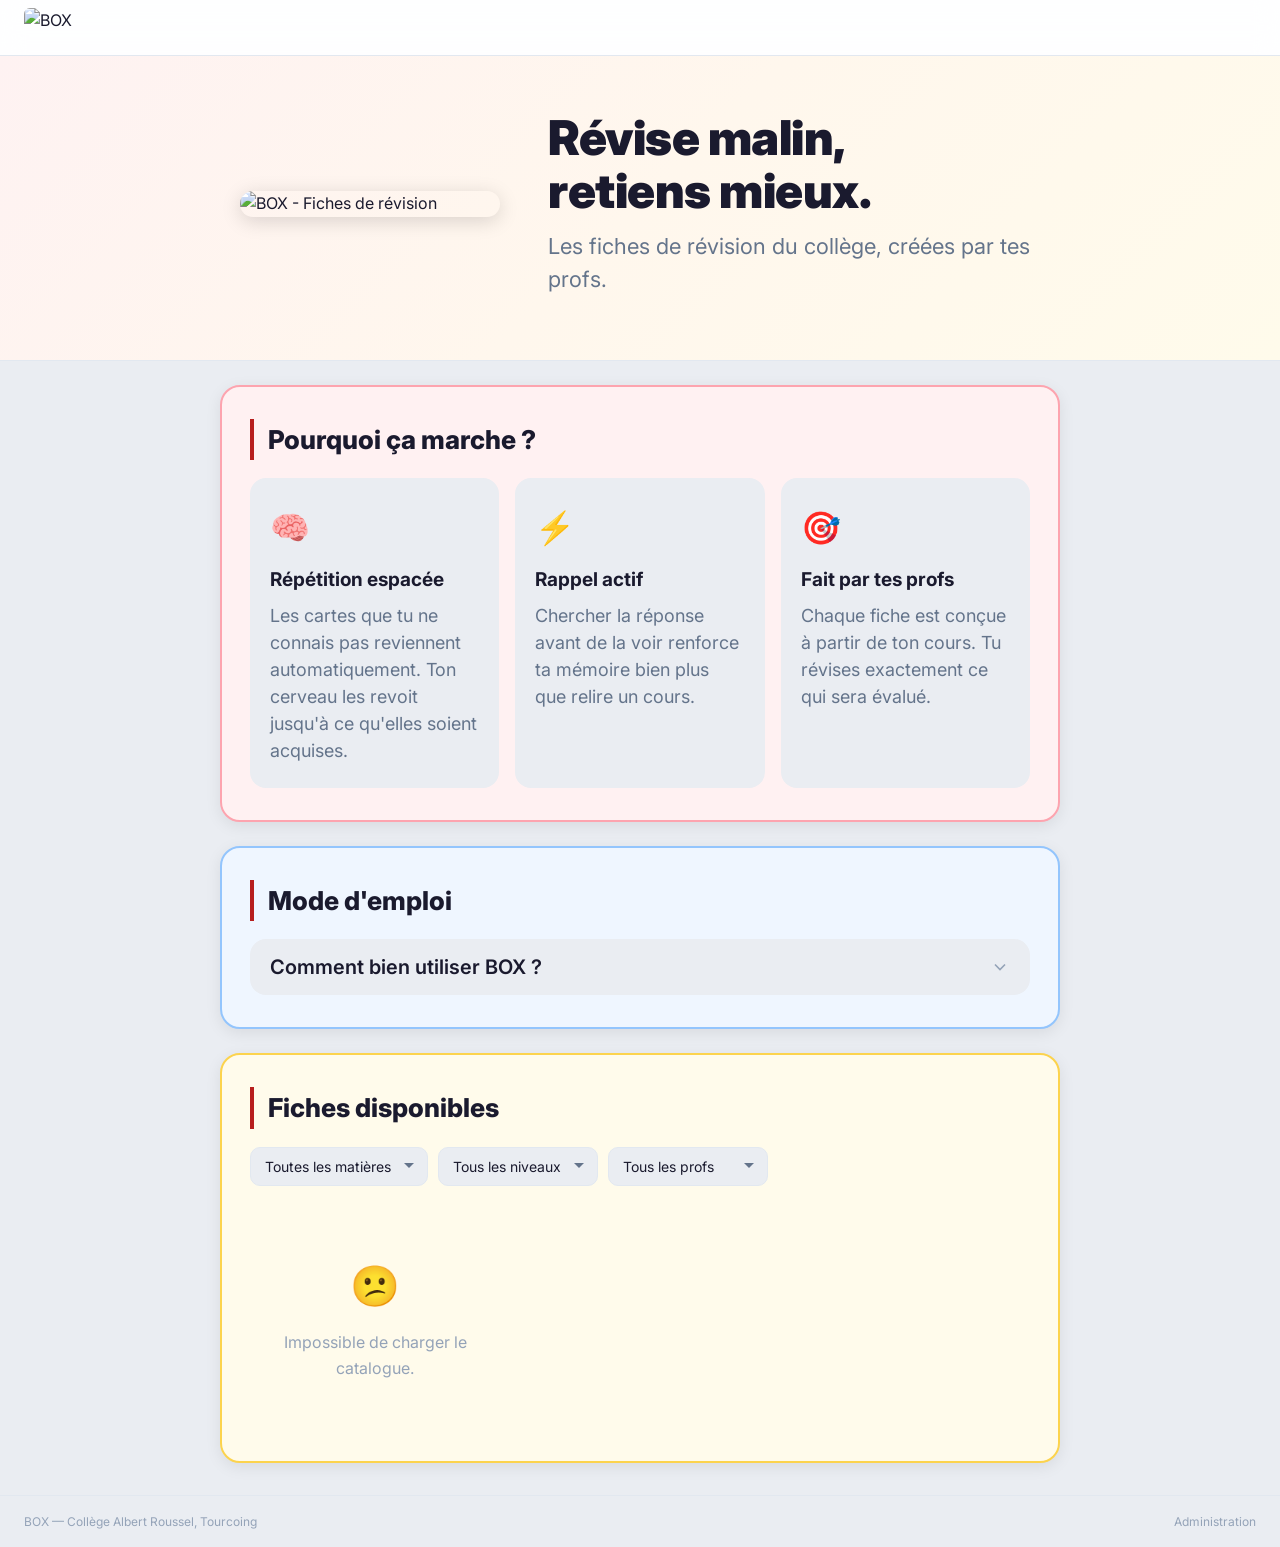
==== index.html @ b58aa549 "Integrer le logo BOX dans la navbar, le hero et l'ecran termine Remplace le logo Roussel par le nouv" ====
<!DOCTYPE html>
<html lang="fr">
<head>
  <meta charset="UTF-8">
  <meta name="viewport" content="width=device-width, initial-scale=1.0">
  <title>BOX - Fiches de r&eacute;vision | Coll&egrave;ge Albert Roussel</title>
  <link rel="preconnect" href="https://fonts.googleapis.com">
  <link href="https://fonts.googleapis.com/css2?family=Inter:wght@400;500;600;700;800;900&display=swap" rel="stylesheet">
  <link rel="stylesheet" href="css/style.css?v=21">
</head>
<body>

  <!-- Navbar -->
  <nav class="navbar">
    <div class="navbar__brand" onclick="App.goHome()">
      <img src="img/box-logo.png" alt="BOX" class="navbar__logo-img">
    </div>
    <div class="navbar__stats" id="navStats"></div>
  </nav>

  <!-- ===================== ECRAN MENU ===================== -->
  <div id="screenMenu" style="display:none">

    <!-- Hero -->
    <section class="hero">
      <div class="hero__content">
        <img src="img/box-logo.png" alt="BOX - Fiches de r&eacute;vision" class="hero__logo-box">
        <div class="hero__text">
          <h1 class="hero__title">R&eacute;vise malin,<br>retiens mieux.</h1>
          <p class="hero__subtitle">Les fiches de r&eacute;vision du coll&egrave;ge, cr&eacute;&eacute;es par tes profs.</p>
        </div>
      </div>
    </section>

    <!-- Avantages -->
    <section class="section-panel section-panel--rose">
      <h2 class="section-title">Pourquoi &ccedil;a marche ?</h2>
      <div class="method__grid">
        <div class="method__card">
          <div class="method__icon">&#129504;</div>
          <h3 class="method__title">R&eacute;p&eacute;tition espac&eacute;e</h3>
          <p class="method__desc">Les cartes que tu ne connais pas reviennent automatiquement. Ton cerveau les revoit jusqu'&agrave; ce qu'elles soient acquises.</p>
        </div>
        <div class="method__card">
          <div class="method__icon">&#9889;</div>
          <h3 class="method__title">Rappel actif</h3>
          <p class="method__desc">Chercher la r&eacute;ponse avant de la voir renforce ta m&eacute;moire bien plus que relire un cours.</p>
        </div>
        <div class="method__card">
          <div class="method__icon">&#127919;</div>
          <h3 class="method__title">Fait par tes profs</h3>
          <p class="method__desc">Chaque fiche est con&ccedil;ue &agrave; partir de ton cours. Tu r&eacute;vises exactement ce qui sera &eacute;valu&eacute;.</p>
        </div>
      </div>
    </section>

    <!-- Guide -->
    <section class="section-panel section-panel--blue">
      <h2 class="section-title">Mode d'emploi</h2>
      <button class="guide-toggle" onclick="App.toggleGuide()" id="guideToggle">
        <span>Comment bien utiliser BOX ?</span>
        <svg class="guide-toggle__arrow" viewBox="0 0 24 24" fill="none" stroke="currentColor" stroke-width="2"><polyline points="6 9 12 15 18 9"/></svg>
      </button>
      <div class="guide" id="guidePanel" style="display:none">
        <div class="guide__steps">
          <div class="guide__step">
            <div class="guide__number">1</div>
            <div>
              <strong>Choisis un jeu de fiches</strong>
              <p>S&eacute;lectionne la mati&egrave;re et le chapitre que tu veux r&eacute;viser ci-dessous.</p>
            </div>
          </div>
          <div class="guide__step">
            <div class="guide__number">2</div>
            <div>
              <strong>Lis la question, cherche la r&eacute;ponse dans ta t&ecirc;te</strong>
              <p>Ne retourne pas la carte tout de suite ! Prends quelques secondes pour r&eacute;fl&eacute;chir.</p>
            </div>
          </div>
          <div class="guide__step">
            <div class="guide__number">3</div>
            <div>
              <strong>Retourne la carte</strong>
              <p>Clique sur la carte pour voir la r&eacute;ponse. Compare avec ce que tu avais en t&ecirc;te.</p>
            </div>
          </div>
          <div class="guide__step">
            <div class="guide__number">4</div>
            <div>
              <strong>Sois honn&ecirc;te avec toi-m&ecirc;me</strong>
              <p>Clique <span style="color:#16a34a;font-weight:700">&#10003; Je savais</span> seulement si tu avais vraiment la bonne r&eacute;ponse. Sinon, clique <span style="color:#dc2626;font-weight:700">&#10007; Je ne savais pas</span> &mdash; la carte reviendra plus tard.</p>
            </div>
          </div>
          <div class="guide__step">
            <div class="guide__number">5</div>
            <div>
              <strong>Recommence les cartes rat&eacute;es</strong>
              <p>&Agrave; la fin, tu peux relancer uniquement les cartes que tu n'avais pas. C'est comme &ccedil;a que tu progresses vraiment.</p>
            </div>
          </div>
        </div>
        <div class="guide__tip">
          <strong>&#128161; Astuce :</strong> 10 minutes par jour avec BOX, c'est plus efficace que 2 heures la veille du contr&ocirc;le.
        </div>
      </div>
    </section>

    <!-- Catalogue -->
    <section class="section-panel section-panel--amber">
      <h2 class="section-title">Fiches disponibles</h2>
      <div class="filters">
        <select id="filterMatiere" onchange="App.applyFilters()"><option value="">Toutes les mati&egrave;res</option></select>
        <select id="filterNiveau" onchange="App.applyFilters()"><option value="">Tous les niveaux</option></select>
        <select id="filterProf" onchange="App.applyFilters()"><option value="">Tous les profs</option></select>
      </div>
      <div class="sets-grid" id="setsGrid">
        <div class="loading"><div class="loading__spinner"></div>Chargement...</div>
      </div>
    </section>

    <div style="height:32px"></div>
  </div>

  <!-- ===================== ECRAN REVISION ===================== -->
  <div id="screenReview" style="display:none">
    <div class="review-screen">

      <!-- Header -->
      <div class="review-header">
        <button class="review-back" onclick="App.goHome()">
          <svg width="20" height="20" viewBox="0 0 24 24" fill="none" stroke="currentColor" stroke-width="2"><path d="M15 18l-6-6 6-6"/></svg>
          Retour
        </button>
        <div class="review-meta" id="reviewMeta"></div>
        <div class="review-timer" id="reviewTimer">0:00</div>
      </div>

      <!-- Barre de progression -->
      <div class="progress-bar">
        <div class="progress-bar__fill" id="progressFill" style="width:0%"></div>
      </div>
      <div class="progress-info">
        <span class="progress-info__count" id="progressCount">0 / 0</span>
        <span class="progress-info__encourage" id="encourageText">C'est parti !</span>
        <span class="progress-info__scores">
          <span class="score-ok" id="liveScoreOk">0</span> ma&icirc;tris&eacute;
          &nbsp;&middot;&nbsp;
          <span class="score-ko" id="liveScoreKo">0</span> &agrave; revoir
        </span>
      </div>

      <!-- Zone principale : carte a gauche + logo a droite -->
      <div class="review-main">

        <!-- Colonne carte (a gauche) -->
        <div class="review-card-col">
          <div class="nlm-card" onclick="App.flipCard()">
            <div class="nlm-card__inner">
              <div class="nlm-card__front">
                <div class="nlm-card__badge">QUESTION</div>
                <div class="nlm-card__content">
                  <div class="nlm-card__text" id="cardQuestion"></div>
                </div>
                <div class="nlm-card__hint">&#9757; Clique pour voir la r&eacute;ponse</div>
              </div>
              <div class="nlm-card__back">
                <div class="nlm-card__badge nlm-card__badge--answer">R&Eacute;PONSE</div>
                <div class="nlm-card__content">
                  <div class="nlm-card__answer-text" id="cardAnswer"></div>
                </div>
              </div>
            </div>
          </div>

          <div class="nlm-notice" id="nlmNotice">
            Retourne la carte, puis indique si tu connaissais la r&eacute;ponse.
          </div>

          <div class="nlm-toolbar">
            <button class="nlm-btn nlm-btn--wrong" onclick="App.answer(false)">
              <svg width="28" height="28" viewBox="0 0 24 24" fill="none" stroke="currentColor" stroke-width="2.5"><path d="M18 6L6 18M6 6l12 12"/></svg>
              <span class="nlm-btn__label">Je ne savais pas</span>
            </button>
            <button class="nlm-btn nlm-btn--skip" onclick="App.skipCard()" title="Passer">
              <svg width="18" height="18" viewBox="0 0 24 24" fill="none" stroke="currentColor" stroke-width="2"><path d="M5 12h14M12 5l7 7-7 7"/></svg>
            </button>
            <button class="nlm-btn nlm-btn--right" onclick="App.answer(true)">
              <svg width="28" height="28" viewBox="0 0 24 24" fill="none" stroke="currentColor" stroke-width="2.5"><path d="M20 6L9 17l-5-5"/></svg>
              <span class="nlm-btn__label">Je savais</span>
            </button>
          </div>

          <div class="question-link" id="questionLink">
            <a href="#" onclick="App.openQuestionForm(); return false;">Je ne comprends pas cette fiche</a>
          </div>
          <div class="question-form" id="questionForm" style="display:none">
            <textarea id="questionText" rows="3" placeholder="Qu'est-ce que tu ne comprends pas ?"></textarea>
            <div class="question-form__actions">
              <button class="btn btn--ghost" onclick="App.closeQuestionForm()">Annuler</button>
              <button class="btn btn--primary" onclick="App.sendQuestion()">Envoyer</button>
            </div>
          </div>
        </div>

        <!-- Logo complet a droite (chemin&eacute;e + b&acirc;timent) -->
        <div class="review-logo" id="reviewChimney">
          <div class="review-logo__smoke" id="logoSmoke"></div>
          <svg class="review-logo__svg" viewBox="0 0 440 400" xmlns="http://www.w3.org/2000/svg">
            <defs>
              <pattern id="brickGhost" x="0" y="0" width="20" height="12" patternUnits="userSpaceOnUse">
                <rect width="20" height="12" fill="#d4a0a0"/>
                <line x1="0" y1="6" x2="20" y2="6" stroke="#c08080" stroke-width="1"/>
                <line x1="0" y1="0" x2="0" y2="6" stroke="#c08080" stroke-width="0.7"/>
                <line x1="10" y1="0" x2="10" y2="6" stroke="#c08080" stroke-width="0.7"/>
                <line x1="5" y1="6" x2="5" y2="12" stroke="#c08080" stroke-width="0.7"/>
                <line x1="15" y1="6" x2="15" y2="12" stroke="#c08080" stroke-width="0.7"/>
              </pattern>
            </defs>

            <!-- CHEMINEE fantome -->
            <path d="M48,8 L48,100 L28,108 L28,370 Q28,385 40,385 L80,385 Q92,385 92,370 L92,108 L72,100 L72,8 Z"
                  fill="url(#brickGhost)"/>
            <path d="M48,8 L48,100 L28,108 L28,370 Q28,385 40,385 L80,385 Q92,385 92,370 L92,108 L72,100 L72,8 Z"
                  fill="none" stroke="#b71e1d" stroke-width="2" opacity="0.5"/>
            <!-- Briques construites -->
            <g id="brickRows"></g>
            <!-- Courbes blanches -->
            <path d="M50,28 Q60,16 70,28" stroke="#fff" stroke-width="4" fill="none" stroke-linecap="round" opacity="0.85"/>
            <path d="M50,52 Q60,40 70,52" stroke="#fff" stroke-width="4" fill="none" stroke-linecap="round" opacity="0.85"/>
            <path d="M50,76 Q60,64 70,76" stroke="#fff" stroke-width="4" fill="none" stroke-linecap="round" opacity="0.85"/>
            <!-- "A." -->
            <text x="60" y="340" text-anchor="middle" font-family="Inter, sans-serif" font-size="52" font-weight="900" fill="#fff" opacity="0.9">A.</text>
            <!-- % -->
            <text id="svgPct" x="60" y="240" text-anchor="middle" font-family="Inter, sans-serif" font-size="24" font-weight="800" fill="#fff">0%</text>

            <!-- BATIMENT (partie droite du logo, accol&eacute;e) -->
            <path d="M92,255 L92,195 L180,172 L210,192 L290,172 L340,178 L410,195 L410,385 L92,385"
                  fill="none" stroke="#f3902d" stroke-width="3" stroke-linejoin="round"/>
            <!-- Barres verticales -->
            <rect x="120" y="240" width="10" height="28" fill="#f3902d" rx="1"/>
            <rect x="138" y="230" width="10" height="38" fill="#f3902d" rx="1"/>
            <rect x="156" y="220" width="10" height="48" fill="#f3902d" rx="1"/>
            <!-- Texte logo -->
            <text x="200" y="260" font-family="Inter, sans-serif" font-size="20" font-weight="500" fill="#f3902d" letter-spacing="1">Coll&egrave;ge</text>
            <text x="190" y="315" font-family="Inter, sans-serif" font-size="44" font-weight="800" fill="#f3902d">Roussel</text>
            <text x="270" y="370" text-anchor="middle" font-family="Inter, sans-serif" font-size="18" font-weight="500" fill="#f3902d" letter-spacing="2">Tourcoing</text>
          </svg>
        </div>
      </div>
    </div>
  </div>

  <!-- ===================== ECRAN TERMINE ===================== -->
  <div id="screenDone" style="display:none">
    <div class="done-screen">
      <!-- Logo avec fum&eacute;e conditionnelle -->
      <div class="done-logo">
        <div class="done-logo__smoke" id="doneSmoke"></div>
        <img src="img/box-logo.png" alt="BOX" class="done-logo__img">
      </div>

      <div class="done-result">
        <h2 class="done-result__title" id="doneTitle"></h2>
        <div class="done-result__score" id="doneScore">0 / 0</div>
        <div class="done-result__pct" id="donePct">0 %</div>
        <div class="done-result__time" id="doneTime"></div>
      </div>

      <div class="done-stats">
        <div class="done-stat done-stat--ok">
          <span class="done-stat__value" id="statRight">0</span>
          <span class="done-stat__label">Ma&icirc;tris&eacute;</span>
        </div>
        <div class="done-stats__sep"></div>
        <div class="done-stat done-stat--ko">
          <span class="done-stat__value" id="statWrong">0</span>
          <span class="done-stat__label">&Agrave; revoir</span>
        </div>
      </div>

      <div class="done-actions">
        <div class="done-actions__dropdown">
          <button class="btn btn--primary btn--lg done-actions__toggle" onclick="App.toggleRetryMenu()">
            S'entra&icirc;ner de nouveau &#9660;
          </button>
          <div class="done-actions__menu" id="retryMenu" style="display:none">
            <button onclick="App.restart()">Toutes les flashcards</button>
            <button onclick="App.restartWrongOnly()">Uniquement celles rat&eacute;es</button>
          </div>
        </div>
        <button class="btn btn--ghost btn--lg" onclick="App.goHome()">Retour au menu</button>
      </div>
    </div>
  </div>

  <!-- Ecrans admin/erreur -->
  <div id="screenDelete" style="display:none">
    <div class="admin-screen">
      <h2>Supprimer un jeu de fiches</h2>
      <div class="form-group"><label for="deleteId">Identifiant du jeu</label><input type="text" id="deleteId" placeholder="box_a1b2c3d4"></div>
      <div class="form-group"><label for="deleteCode">Code de suppression</label><input type="text" id="deleteCode" placeholder="SUP-XXXXXXXX"></div>
      <button class="btn btn--danger" onclick="App.deleteSet()">Supprimer</button>
      <div id="deleteResult"></div>
    </div>
  </div>
  <div id="screenError" style="display:none">
    <div class="error-screen"><div class="error-screen__icon">&#128533;</div><p id="errorMessage">Une erreur est survenue.</p><button class="btn btn--primary" onclick="App.goHome()">Retour au menu</button></div>
  </div>

  <div class="toast-container" id="toastContainer"></div>
  <footer class="footer"><span>BOX &mdash; Coll&egrave;ge Albert Roussel, Tourcoing</span><a href="#" onclick="App.showScreen('delete'); return false;">Administration</a></footer>

  <script src="js/config.js?v=21"></script>
  <script src="js/app.js?v=21"></script>
</body>
</html>
---- css/style.css ----
/* ============================================
   BOX - Fiches de revision
   College Albert Roussel, Tourcoing
   ============================================ */

@import url('https://fonts.googleapis.com/css2?family=Inter:wght@400;500;600;700;800;900&display=swap');

:root {
  --primary: #2563eb;
  --primary-light: #dbeafe;
  --primary-dark: #1d4ed8;
  --success: #16a34a;
  --success-light: #dcfce7;
  --danger: #dc2626;
  --danger-light: #fee2e2;
  --bg: #eaedf2;
  --card: #ffffff;
  --text: #1a1a2e;
  --text-secondary: #64748b;
  --text-muted: #94a3b8;
  --border: #e2e8f0;
  --shadow-sm: 0 1px 2px rgba(0,0,0,0.05);
  --shadow: 0 2px 8px rgba(0,0,0,0.07);
  --shadow-lg: 0 8px 24px rgba(0,0,0,0.1);
  --shadow-xl: 0 16px 48px rgba(0,0,0,0.12);
  --radius: 16px;
  --radius-sm: 10px;
  --radius-xs: 6px;
  --chimney-red: #b71e1d;
  --chimney-orange: #f3902d;
  --font: 'Inter', -apple-system, BlinkMacSystemFont, 'Segoe UI', sans-serif;
}

*, *::before, *::after { box-sizing: border-box; margin: 0; padding: 0; }

body {
  font-family: var(--font); background: var(--bg);
  color: var(--text); line-height: 1.6;
  min-height: 100vh; display: flex; flex-direction: column;
  -webkit-font-smoothing: antialiased;
}

a { color: var(--primary); text-decoration: none; }
a:hover { text-decoration: underline; }

/* =============================================
   NAVBAR
   ============================================= */
.navbar {
  background: rgba(255,255,255,0.95); backdrop-filter: blur(12px);
  border-bottom: 1px solid var(--border); padding: 0 24px;
  display: flex; align-items: center; justify-content: space-between;
  height: 56px; position: sticky; top: 0; z-index: 100;
}
.navbar__brand { display: flex; align-items: center; gap: 12px; cursor: pointer; }
.navbar__logo-img { height: 40px; width: auto; border-radius: 6px; }
.navbar__title { font-size: 22px; font-weight: 800; letter-spacing: 2px; color: var(--text); }
.navbar__stats { font-size: 13px; color: var(--text-muted); font-weight: 500; }

/* =============================================
   SECTION PANELS (encarts page menu)
   ============================================= */
.section-panel {
  max-width: 840px;
  margin: 0 auto;
  padding: 32px 28px;
  background: var(--card);
  border-radius: 20px;
  border: 2px solid var(--border);
  box-shadow: 0 4px 16px rgba(0,0,0,0.08);
  margin-top: 24px;
}
.section-title {
  font-size: 26px; font-weight: 800; color: var(--text);
  margin-bottom: 18px; padding-left: 14px;
  border-left: 4px solid var(--chimney-red);
}

/* Variantes pastel */
.section-panel--rose { background: #fff1f2; border-color: #fda4af; }
.section-panel--blue { background: #eff6ff; border-color: #93c5fd; }
.section-panel--amber { background: #fffbeb; border-color: #fcd34d; }

/* =============================================
   HERO
   ============================================= */
.hero {
  background: linear-gradient(135deg, #fef2f2 0%, #fff7ed 50%, #fffbeb 100%);
  border-bottom: 1px solid var(--border); padding: 56px 24px 64px;
}
.hero__content {
  max-width: 800px; margin: 0 auto;
  display: flex; align-items: center; gap: 48px;
}
.hero__logo-img { width: 220px; height: auto; flex-shrink: 0; }
.hero__logo-box { width: 260px; height: auto; flex-shrink: 0; border-radius: 16px; box-shadow: 0 4px 20px rgba(0,0,0,0.15); }
.hero__title { font-size: 48px; font-weight: 900; line-height: 1.1; letter-spacing: -0.5px; }
.hero__subtitle { font-size: 22px; color: var(--text-secondary); margin-top: 12px; line-height: 1.5; }

/* =============================================
   METHODE
   ============================================= */
.method__grid { display: grid; grid-template-columns: repeat(3, 1fr); gap: 16px; }
.method__card {
  background: var(--bg); border-radius: var(--radius);
  padding: 24px 20px; transition: box-shadow 0.2s, transform 0.2s;
}
.method__card:hover { box-shadow: var(--shadow); transform: translateY(-2px); }
.method__icon { font-size: 32px; margin-bottom: 12px; }
.method__title { font-size: 19px; font-weight: 700; margin-bottom: 6px; }
.method__desc { font-size: 18px; color: var(--text-secondary); line-height: 1.5; }

/* =============================================
   GUIDE
   ============================================= */
.guide-toggle {
  width: 100%; display: flex; align-items: center;
  justify-content: space-between; padding: 16px 20px;
  background: var(--bg); border: none;
  border-radius: var(--radius); font-size: 20px;
  font-weight: 600; color: var(--text); cursor: pointer;
  font-family: var(--font); transition: background 0.15s;
}
.guide-toggle:hover { background: #e8ecf1; }
.guide-toggle__arrow { width: 20px; height: 20px; color: var(--text-muted); transition: transform 0.3s; }
.guide-toggle.open .guide-toggle__arrow { transform: rotate(180deg); }

.guide {
  background: var(--bg); border-radius: 0 0 var(--radius) var(--radius);
  padding: 8px 20px 24px; animation: slideDown 0.3s ease;
  margin-top: -8px;
}
@keyframes slideDown {
  from { opacity: 0; transform: translateY(-8px); }
  to { opacity: 1; transform: translateY(0); }
}
.guide__steps { display: flex; flex-direction: column; gap: 16px; margin-top: 12px; }
.guide__step { display: flex; gap: 14px; align-items: flex-start; }
.guide__number {
  width: 28px; height: 28px; border-radius: 50%;
  background: var(--chimney-red); color: #fff;
  font-size: 14px; font-weight: 700;
  display: flex; align-items: center; justify-content: center;
  flex-shrink: 0; margin-top: 1px;
}
.guide__step strong { font-size: 19px; display: block; margin-bottom: 2px; }
.guide__step p { font-size: 18px; color: var(--text-secondary); line-height: 1.45; }
.guide__tip {
  margin-top: 20px; padding: 14px 16px;
  background: #fffbeb; border-radius: var(--radius-sm);
  border-left: 3px solid #f59e0b;
  font-size: 18px; color: #92400e; line-height: 1.5;
}

/* =============================================
   CATALOGUE
   ============================================= */
.filters { display: flex; gap: 10px; margin-bottom: 20px; flex-wrap: wrap; }
.filters select {
  padding: 10px 36px 10px 14px; border-radius: var(--radius-sm);
  border: 1px solid var(--border); background: var(--bg);
  font-size: 14px; font-family: var(--font); color: var(--text);
  cursor: pointer; appearance: none;
  background-image: url("data:image/svg+xml;charset=UTF-8,%3csvg xmlns='http://www.w3.org/2000/svg' width='12' height='12' viewBox='0 0 12 12'%3e%3cpath fill='%2364748b' d='M6 8L1 3h10z'/%3e%3c/svg%3e");
  background-repeat: no-repeat; background-position: right 12px center;
  min-width: 160px;
}
.filters select:focus { outline: none; border-color: var(--primary); box-shadow: 0 0 0 3px var(--primary-light); }

.sets-grid { display: grid; grid-template-columns: repeat(auto-fill, minmax(240px, 1fr)); gap: 14px; }
.set-card {
  background: var(--bg); border-radius: var(--radius);
  padding: 18px 20px; cursor: pointer; transition: all 0.2s;
  display: flex; flex-direction: column; gap: 10px;
  border-left: 4px solid var(--primary);
}
.set-card:hover { box-shadow: var(--shadow-lg); transform: translateY(-3px); background: var(--card); }
.set-card__header { display: flex; justify-content: space-between; align-items: flex-start; gap: 8px; }
.set-card__notion { font-size: 16px; font-weight: 700; line-height: 1.3; flex: 1; }
.set-card__count { background: var(--card); color: var(--text-secondary); font-size: 12px; font-weight: 600; padding: 3px 10px; border-radius: 20px; white-space: nowrap; }
.set-card__meta { display: flex; gap: 8px; align-items: center; flex-wrap: wrap; }
.set-card__prof-inline { font-weight: 500; color: var(--text-muted); font-size: 13px; }
.set-card__date { font-size: 12px; color: var(--text-muted); margin-left: auto; }
.badge-matiere { display: inline-block; padding: 2px 10px; border-radius: 20px; font-size: 12px; font-weight: 600; white-space: nowrap; }
.set-card__progress { height: 3px; background: var(--border); border-radius: 2px; overflow: hidden; }
.set-card__progress-fill { height: 100%; background: var(--success); border-radius: 2px; transition: width 0.3s; }

/* =============================================
   ECRAN REVISION
   ============================================= */
.review-screen {
  display: flex; flex-direction: column; align-items: center;
  min-height: calc(100vh - 56px); padding: 0 24px 32px;
  max-width: 960px; margin: 0 auto; width: 100%;
}

.review-header {
  width: 100%; display: flex; align-items: center;
  justify-content: space-between; padding: 12px 0;
}
.review-back {
  display: flex; align-items: center; gap: 4px;
  background: none; border: none; color: var(--text-secondary);
  font-family: var(--font); font-size: 14px; font-weight: 500;
  cursor: pointer; padding: 6px 0;
}
.review-back:hover { color: var(--text); }
.review-meta { font-size: 18px; font-weight: 700; color: var(--text); }
.review-timer {
  font-size: 16px; font-weight: 600; color: var(--text-muted);
  font-variant-numeric: tabular-nums;
}

/* Barre de progression */
.progress-bar {
  width: 100%; height: 8px; background: #dce0e6;
  border-radius: 4px; overflow: hidden; margin-bottom: 6px;
}
.progress-bar__fill {
  height: 100%;
  background: linear-gradient(90deg, var(--chimney-red), var(--chimney-orange));
  border-radius: 4px; transition: width 0.5s ease;
}
.progress-info {
  width: 100%; display: flex; justify-content: space-between;
  align-items: center; margin-bottom: 20px; font-size: 16px; font-weight: 500;
}
.progress-info__count { color: var(--text); font-weight: 700; font-size: 18px; }
.progress-info__encourage { color: var(--chimney-red); font-weight: 700; font-size: 20px; }
.progress-info__scores { color: var(--text-muted); font-size: 15px; }
.score-ok { color: var(--success); font-weight: 700; }
.score-ko { color: var(--danger); font-weight: 700; }

/* Layout principal : carte a gauche, cheminee a droite */
.review-main { display: flex; align-items: flex-start; gap: 32px; width: 100%; }

/* Logo complet a droite (cheminee + batiment) */
.review-logo {
  position: relative; width: 340px; flex-shrink: 0;
  position: sticky; top: 80px;
  order: 2;
}
.review-card-col { order: 1; }
.review-logo__svg { width: 100%; height: auto; overflow: visible; }
.review-logo__smoke {
  position: absolute; top: -40px; left: 4%;
  width: 120px; height: 100px;
  pointer-events: none; opacity: 0;
  transition: opacity 0.8s; z-index: 10; overflow: visible;
}
.review-logo__smoke.active { opacity: 1; }

/* Ancien sélecteur conservé pour compat */
.review-chimney {
  position: relative; width: 140px; flex-shrink: 0;
  position: sticky; top: 80px;
  order: 2;
}
.review-chimney__svg { width: 100%; height: auto; overflow: visible; }
.review-chimney__smoke {
  position: absolute; top: -40px; left: 50%;
  transform: translateX(-50%);
  width: 120px; height: 100px;
  pointer-events: none; opacity: 0;
  transition: opacity 0.8s; z-index: 10; overflow: visible;
}
.review-chimney__smoke.active { opacity: 1; }

/* Briques animees dans le SVG */
.brick-row {
  animation: brickAppear 0.4s ease-out forwards;
}
@keyframes brickAppear {
  from { opacity: 0; transform: translateY(4px); }
  to { opacity: 1; transform: translateY(0); }
}

/* Colonne carte */
.review-card-col {
  flex: 1; display: flex; flex-direction: column;
  align-items: center; min-width: 0;
}

/* Carte flash 3D */
.nlm-card {
  width: 100%; min-height: 360px;
  perspective: 1200px; cursor: pointer;
  margin-bottom: 16px; user-select: none;
}
.nlm-card__inner {
  position: relative; width: 100%; min-height: 360px;
  transition: transform 0.5s cubic-bezier(0.4, 0, 0.2, 1);
  transform-style: preserve-3d;
}
.nlm-card.flipped .nlm-card__inner { transform: rotateY(180deg); }

.nlm-card__front,
.nlm-card__back {
  position: absolute; top: 0; left: 0;
  width: 100%; min-height: 360px;
  backface-visibility: hidden; -webkit-backface-visibility: hidden;
  border-radius: 20px; display: flex; flex-direction: column; overflow: hidden;
}
.nlm-card__front {
  background: linear-gradient(145deg, #1e293b, #334155);
  color: #fff; box-shadow: var(--shadow-xl);
}
.nlm-card__back {
  background: linear-gradient(145deg, #0f172a, #1e293b);
  color: #fff; transform: rotateY(180deg); box-shadow: var(--shadow-xl);
}

.nlm-card__badge {
  display: inline-block; padding: 10px 24px;
  font-size: 12px; font-weight: 700; letter-spacing: 1.5px;
  color: rgba(255,255,255,0.35); text-transform: uppercase;
}
.nlm-card__badge--answer { color: rgba(255,255,255,0.25); }
.nlm-card__content {
  flex: 1; display: flex; align-items: center; justify-content: center;
  padding: 20px 36px 28px;
}
.nlm-card__text { font-size: 28px; font-weight: 600; line-height: 1.5; text-align: center; }
.nlm-card__answer-text { font-size: 24px; line-height: 1.6; color: rgba(255,255,255,0.92); text-align: center; }
.nlm-card__hint {
  text-align: center; padding: 18px;
  color: rgba(255,255,255,0.3); font-size: 16px;
  border-top: 1px solid rgba(255,255,255,0.06);
  transition: color 0.2s;
}
.nlm-card:hover .nlm-card__hint { color: rgba(255,255,255,0.6); }

/* Notice */
.nlm-notice { font-size: 16px; color: var(--text-muted); text-align: center; margin-bottom: 16px; transition: opacity 0.8s; }

/* Toolbar boutons */
.nlm-toolbar { display: flex; gap: 24px; align-items: center; justify-content: center; margin-bottom: 24px; }

.nlm-btn {
  border-radius: 50%; border: 2px solid;
  display: flex; align-items: center; justify-content: center;
  cursor: pointer; transition: all 0.2s; position: relative;
}
.nlm-btn--wrong {
  width: 80px; height: 80px;
  border-color: var(--danger); background: var(--danger-light);
  color: var(--danger); box-shadow: 0 3px 12px rgba(220,38,38,0.2);
}
.nlm-btn--wrong:hover {
  background: #fca5a5; box-shadow: 0 6px 20px rgba(220,38,38,0.3);
  transform: scale(1.12);
}
.nlm-btn--right {
  width: 80px; height: 80px;
  border-color: var(--success); background: var(--success-light);
  color: var(--success); box-shadow: 0 3px 12px rgba(22,163,106,0.2);
}
.nlm-btn--right:hover {
  background: #86efac; box-shadow: 0 6px 20px rgba(22,163,106,0.3);
  transform: scale(1.12);
}
.nlm-btn--skip {
  width: 44px; height: 44px;
  border-color: var(--border); background: var(--card);
  color: var(--text-muted); box-shadow: var(--shadow-sm);
}
.nlm-btn--skip:hover { border-color: var(--text-muted); color: var(--text-secondary); background: var(--bg); }

.nlm-btn__label {
  position: absolute; bottom: -28px; left: 50%;
  transform: translateX(-50%); font-size: 14px; font-weight: 600;
  white-space: nowrap; opacity: 0; transition: opacity 0.2s;
}
.nlm-btn:hover .nlm-btn__label { opacity: 1; }
.nlm-btn--wrong .nlm-btn__label { color: var(--danger); }
.nlm-btn--right .nlm-btn__label { color: var(--success); }

/* Question prof */
.question-link { text-align: center; margin-top: 8px; margin-bottom: 16px; }
.question-link a { font-size: 15px; color: var(--text-muted); }
.question-link a:hover { color: var(--primary); }
.question-form {
  width: 100%; background: var(--card); border: 1px solid var(--border);
  border-radius: var(--radius); padding: 16px; margin-bottom: 16px;
}
.question-form textarea {
  width: 100%; padding: 12px; border: 1px solid var(--border);
  border-radius: var(--radius-xs); font-size: 14px; font-family: var(--font);
  resize: vertical; margin-bottom: 10px;
}
.question-form textarea:focus { outline: none; border-color: var(--primary); box-shadow: 0 0 0 3px var(--primary-light); }
.question-form__actions { display: flex; gap: 8px; justify-content: flex-end; }

/* =============================================
   ECRAN TERMINE
   ============================================= */
.done-screen {
  text-align: center; padding: 24px 24px 64px;
  max-width: 520px; margin: 0 auto;
}
.done-logo {
  position: relative; width: 200px;
  margin: 0 auto 24px; overflow: visible;
}
.done-logo__smoke {
  position: absolute; top: -30px; left: 10%;
  width: 80px; height: 80px; pointer-events: none;
  opacity: 0; transition: opacity 0.8s; z-index: 10; overflow: visible;
}
.done-logo__smoke.active { opacity: 1; }

/* Fumee SPECTACULAIRE (bleu sombre) */
.smoke-particle {
  position: absolute;
  background: radial-gradient(circle, rgba(30,64,120,0.9) 0%, rgba(50,100,160,0.5) 40%, transparent 70%);
  border-radius: 50%;
}
.smoke-particle--big { animation: smokeRiseBig 4s ease-out infinite; }
.smoke-particle--med { animation: smokeRiseMed 3.5s ease-out infinite; }
.smoke-particle--sm { animation: smokeRiseSm 3s ease-out infinite; }

@keyframes smokeRiseBig {
  0% { transform: translateY(0) scale(0.3); opacity: 0.9; }
  30% { opacity: 0.6; }
  100% { transform: translateY(-120px) scale(3) translateX(20px); opacity: 0; }
}
@keyframes smokeRiseMed {
  0% { transform: translateY(0) scale(0.4); opacity: 0.8; }
  35% { opacity: 0.5; }
  100% { transform: translateY(-100px) scale(2.5) translateX(-15px); opacity: 0; }
}
@keyframes smokeRiseSm {
  0% { transform: translateY(0) scale(0.5); opacity: 0.7; }
  40% { opacity: 0.4; }
  100% { transform: translateY(-80px) scale(2) translateX(10px); opacity: 0; }
}

@keyframes fadeIn { from { opacity: 0; } to { opacity: 1; } }

.done-logo__img {
  width: 180px; height: auto; display: block; margin: 0 auto;
}

.done-result { margin-bottom: 24px; }
.done-result__title { font-size: 30px; font-weight: 800; margin-bottom: 8px; }
.done-result__score { font-size: 52px; font-weight: 900; letter-spacing: -1px; }
.done-result__pct { font-size: 24px; font-weight: 700; color: var(--text-secondary); }
.done-result__time { font-size: 14px; color: var(--text-muted); margin-top: 4px; }

.done-stats {
  display: inline-flex; align-items: center; gap: 28px;
  background: var(--card); border: 1px solid var(--border);
  border-radius: var(--radius); padding: 16px 32px; margin-bottom: 32px;
}
.done-stat { display: flex; align-items: baseline; gap: 8px; }
.done-stat__value { font-size: 32px; font-weight: 800; }
.done-stat--ok .done-stat__value { color: var(--success); }
.done-stat--ko .done-stat__value { color: var(--text-secondary); }
.done-stat__label { font-size: 15px; font-weight: 600; color: var(--text-muted); }
.done-stat--ok .done-stat__label { color: var(--success); }
.done-stats__sep { width: 1px; height: 28px; background: var(--border); }

.done-actions { display: flex; flex-direction: column; gap: 12px; align-items: center; }
.done-actions__dropdown { position: relative; }
.done-actions__toggle { min-width: 280px; }
.done-actions__menu {
  position: absolute; bottom: 100%; left: 0; right: 0;
  background: var(--card); border: 1px solid var(--border);
  border-radius: var(--radius-sm); overflow: hidden;
  box-shadow: var(--shadow-lg); margin-bottom: 4px; z-index: 10;
}
.done-actions__menu button {
  display: block; width: 100%; padding: 14px 16px;
  border: none; background: none; color: var(--text);
  font-size: 14px; font-family: var(--font);
  text-align: left; cursor: pointer; transition: background 0.15s;
}
.done-actions__menu button:hover { background: var(--bg); }
.done-actions__menu button + button { border-top: 1px solid var(--border); }

/* =============================================
   BOUTONS GENERIQUES
   ============================================= */
.btn {
  padding: 12px 24px; border-radius: var(--radius-sm);
  font-size: 15px; font-weight: 600; font-family: var(--font);
  border: none; cursor: pointer; transition: all 0.15s;
  display: inline-flex; align-items: center; gap: 8px; justify-content: center;
}
.btn--lg { padding: 14px 28px; font-size: 16px; }
.btn--primary { background: var(--primary); color: white; }
.btn--primary:hover { background: var(--primary-dark); box-shadow: var(--shadow); }
.btn--danger { background: var(--danger); color: white; }
.btn--danger:hover { background: #b91c1c; }
.btn--ghost { background: transparent; color: var(--text-secondary); border: 1px solid var(--border); }
.btn--ghost:hover { background: var(--card); color: var(--text); }

/* =============================================
   ADMIN / ERREUR / GENERIQUES
   ============================================= */
.admin-screen {
  max-width: 420px; margin: 48px auto; padding: 32px;
  background: var(--card); border: 1px solid var(--border); border-radius: var(--radius);
}
.admin-screen h2 { font-size: 18px; font-weight: 700; margin-bottom: 20px; }
.form-group { margin-bottom: 14px; }
.form-group label { display: block; font-size: 13px; font-weight: 600; color: var(--text-secondary); margin-bottom: 4px; }
.form-group input {
  width: 100%; padding: 10px 14px; border: 1px solid var(--border);
  border-radius: var(--radius-xs); font-size: 14px; font-family: var(--font);
}
.form-group input:focus { outline: none; border-color: var(--primary); box-shadow: 0 0 0 3px var(--primary-light); }

.error-screen { text-align: center; padding: 80px 24px; color: var(--text-muted); }
.error-screen__icon { font-size: 48px; margin-bottom: 16px; }
.error-screen p { font-size: 16px; margin-bottom: 20px; }

.loading { text-align: center; padding: 48px 20px; color: var(--text-muted); font-size: 14px; }
.loading__spinner {
  width: 32px; height: 32px; border: 3px solid var(--border);
  border-top-color: var(--primary); border-radius: 50%;
  animation: spin 0.8s linear infinite; margin: 0 auto 12px;
}
@keyframes spin { to { transform: rotate(360deg); } }
.empty-state { text-align: center; padding: 48px 20px; color: var(--text-muted); }
.empty-state__icon { font-size: 40px; margin-bottom: 12px; }

.toast-container {
  position: fixed; bottom: 24px; right: 24px;
  z-index: 1000; display: flex; flex-direction: column; gap: 8px;
}
.toast {
  background: var(--card); border-radius: var(--radius-sm);
  box-shadow: var(--shadow-lg); padding: 12px 20px;
  font-size: 14px; font-family: var(--font);
  border-left: 3px solid var(--success);
  animation: slideIn 0.3s ease; max-width: 320px;
}
.toast--error { border-left-color: var(--danger); }
@keyframes slideIn { from { transform: translateX(100%); opacity: 0; } to { transform: translateX(0); opacity: 1; } }

.footer {
  padding: 16px 24px; font-size: 12px; color: var(--text-muted);
  border-top: 1px solid var(--border);
  display: flex; justify-content: space-between; margin-top: auto;
}
.footer a { color: var(--text-muted); font-size: 12px; }

/* =============================================
   RESPONSIVE
   ============================================= */
@media (max-width: 768px) {
  .hero { padding: 32px 20px 40px; }
  .hero__content { flex-direction: column; text-align: center; gap: 20px; }
  .hero__logo-img { width: 180px; }
  .hero__logo-box { width: 200px; }
  .hero__title { font-size: 28px; }
  .section-panel { margin: 16px 12px 0; padding: 24px 20px; border-radius: 16px; }
  .method__grid { grid-template-columns: 1fr; gap: 12px; }
  .filters { flex-direction: column; }
  .filters select { width: 100%; min-width: 0; }
  .sets-grid { grid-template-columns: 1fr; gap: 10px; }

  .review-main { flex-direction: column; align-items: center; gap: 12px; }
  .review-logo { width: 240px; position: static; }
  .review-chimney { width: 80px; position: static; }
  .review-screen { padding: 0 16px 24px; }
  .nlm-card { min-height: 280px; }
  .nlm-card__inner { min-height: 280px; }
  .nlm-card__front, .nlm-card__back { min-height: 280px; }
  .nlm-card__text { font-size: 20px; }
  .nlm-card__answer-text { font-size: 17px; }
  .nlm-btn--wrong, .nlm-btn--right { width: 68px; height: 68px; }

  .done-logo { width: 280px; }
  .done-result__score { font-size: 40px; }
  .done-stats { gap: 20px; padding: 14px 24px; }
  .done-stat__value { font-size: 26px; }
}

@media (max-width: 480px) {
  .navbar { padding: 0 12px; height: 48px; }
  .navbar__logo-img { height: 28px; }
  .navbar__title { font-size: 16px; }
  .hero__title { font-size: 24px; }
  .hero__logo-img { width: 140px; }
  .hero__logo-box { width: 160px; }
  .section-title { font-size: 18px; }
}
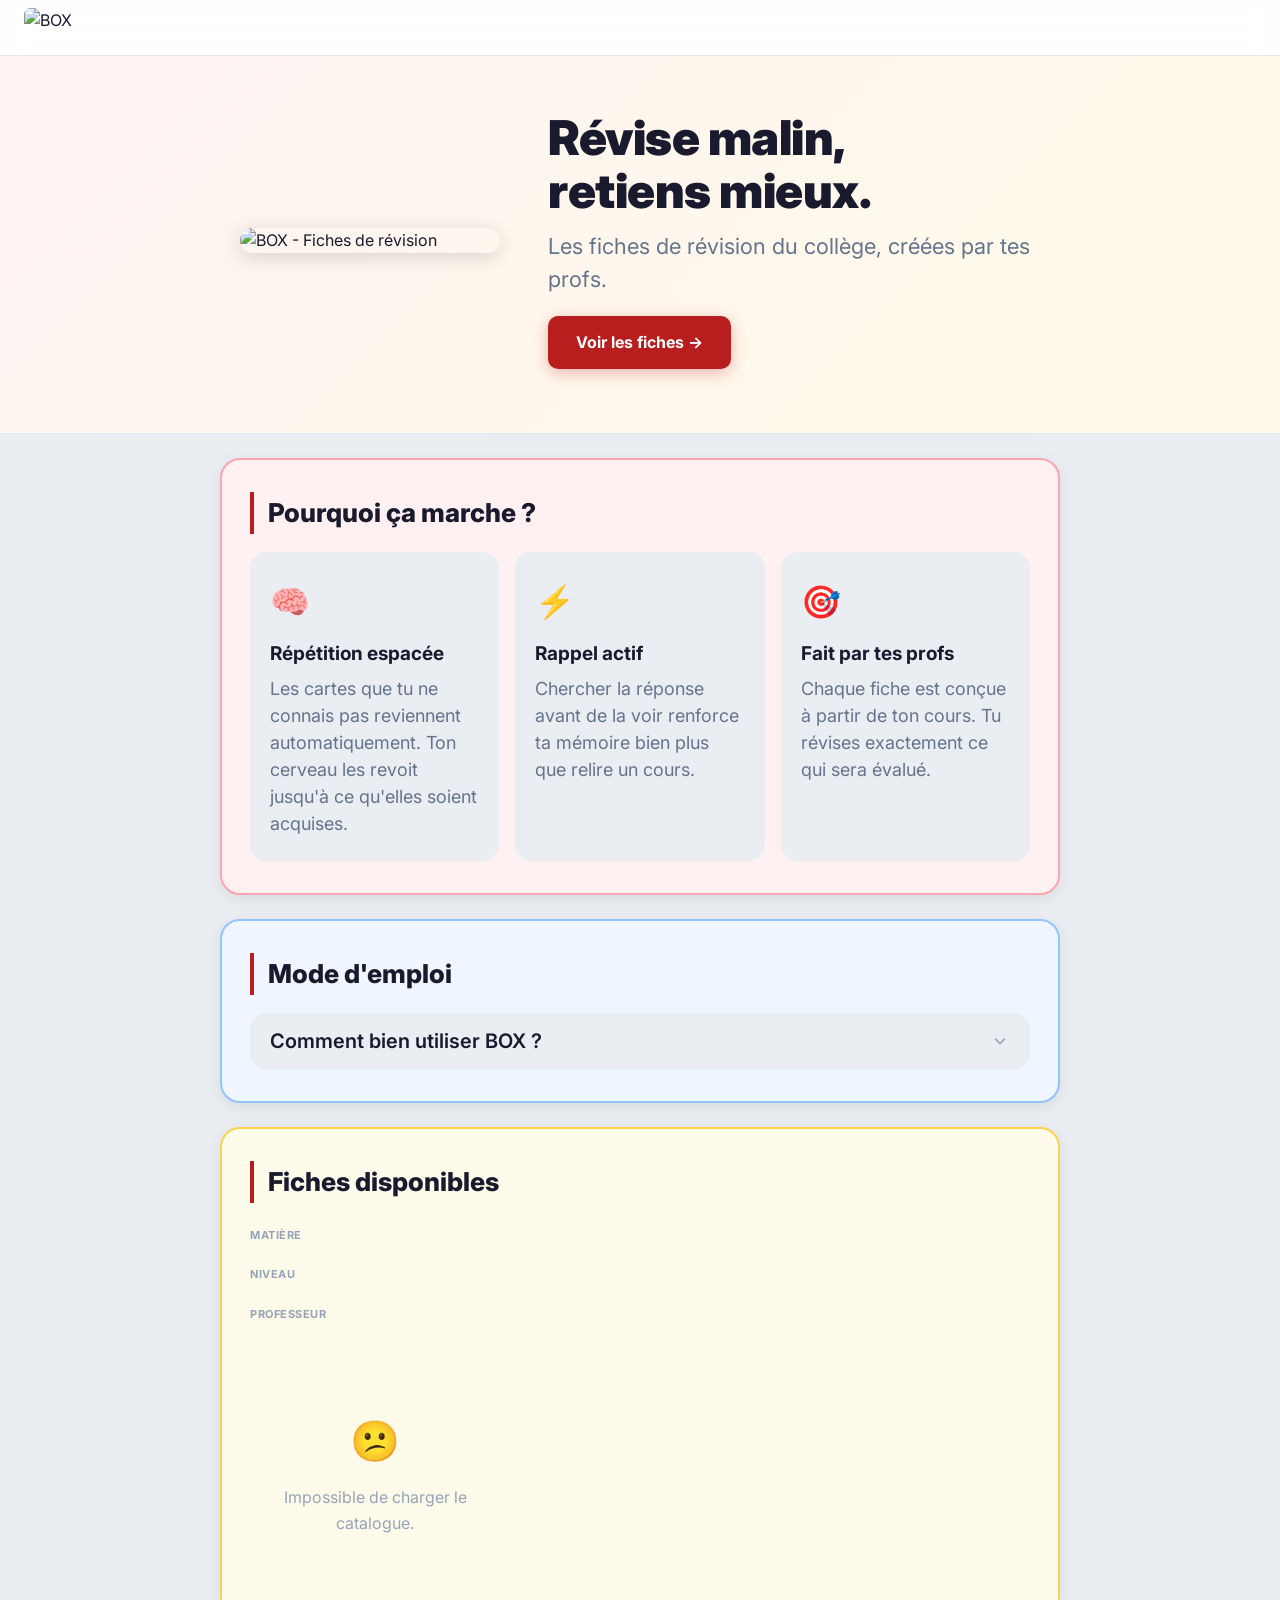
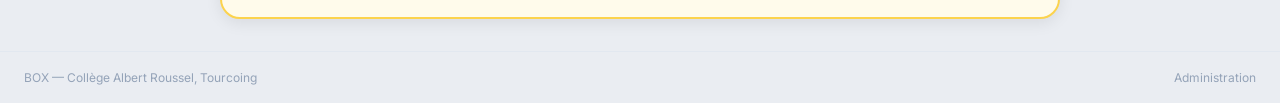
==== commit 86622539: "Design v2 : filtres pilules, badge difficulté, flash réponse, CTA hero, barre mobile - Remplace les " ====
--- a/index.html
+++ b/index.html
@@ -6,7 +6,7 @@
   <title>BOX - Fiches de r&eacute;vision | Coll&egrave;ge Albert Roussel</title>
   <link rel="preconnect" href="https://fonts.googleapis.com">
   <link href="https://fonts.googleapis.com/css2?family=Inter:wght@400;500;600;700;800;900&display=swap" rel="stylesheet">
-  <link rel="stylesheet" href="css/style.css?v=21">
+  <link rel="stylesheet" href="css/style.css?v=22">
 </head>
 <body>
 
@@ -28,6 +28,7 @@
         <div class="hero__text">
           <h1 class="hero__title">R&eacute;vise malin,<br>retiens mieux.</h1>
           <p class="hero__subtitle">Les fiches de r&eacute;vision du coll&egrave;ge, cr&eacute;&eacute;es par tes profs.</p>
+          <a href="#filtersSection" class="hero__cta" onclick="document.getElementById('filtersSection').scrollIntoView({behavior:'smooth'}); return false;">Voir les fiches &#8594;</a>
         </div>
       </div>
     </section>
@@ -106,12 +107,13 @@
     </section>
 
     <!-- Catalogue -->
-    <section class="section-panel section-panel--amber">
+    <section class="section-panel section-panel--amber" id="filtersSection">
       <h2 class="section-title">Fiches disponibles</h2>
-      <div class="filters">
-        <select id="filterMatiere" onchange="App.applyFilters()"><option value="">Toutes les mati&egrave;res</option></select>
-        <select id="filterNiveau" onchange="App.applyFilters()"><option value="">Tous les niveaux</option></select>
-        <select id="filterProf" onchange="App.applyFilters()"><option value="">Tous les profs</option></select>
+      <div class="filters" id="filtersContainer">
+        <div class="filter-row" id="filterMatiereRow"><span class="filter-group-label">Mati&egrave;re</span><div class="filter-pills" id="filterMatiereGroup"></div></div>
+        <div class="filter-row" id="filterNiveauRow"><span class="filter-group-label">Niveau</span><div class="filter-pills" id="filterNiveauGroup"></div></div>
+        <div class="filter-row" id="filterProfRow"><span class="filter-group-label">Professeur</span><div class="filter-pills" id="filterProfGroup"></div></div>
+        <div class="filter-actions"><span class="filter-count" id="filterCount"></span><button class="filter-reset" id="filterReset" onclick="App.resetFilters()" style="display:none">&#10005; Tout effacer</button></div>
       </div>
       <div class="sets-grid" id="setsGrid">
         <div class="loading"><div class="loading__spinner"></div>Chargement...</div>
@@ -157,7 +159,10 @@
           <div class="nlm-card" onclick="App.flipCard()">
             <div class="nlm-card__inner">
               <div class="nlm-card__front">
-                <div class="nlm-card__badge">QUESTION</div>
+                <div class="nlm-card__top-bar">
+                  <div class="nlm-card__badge">QUESTION</div>
+                  <span class="nlm-card__difficulty" id="cardDifficulty"></span>
+                </div>
                 <div class="nlm-card__content">
                   <div class="nlm-card__text" id="cardQuestion"></div>
                 </div>
@@ -247,23 +252,32 @@
           </svg>
         </div>
       </div>
+
+      <div class="mobile-bar" id="mobileBar">
+        <button class="mobile-bar__btn mobile-bar__btn--wrong" onclick="App.answer(false)">&#10007;</button>
+        <button class="mobile-bar__btn mobile-bar__btn--skip" onclick="App.skipCard()">&#8594;</button>
+        <button class="mobile-bar__btn mobile-bar__btn--right" onclick="App.answer(true)">&#10003;</button>
+      </div>
     </div>
   </div>
 
   <!-- ===================== ECRAN TERMINE ===================== -->
   <div id="screenDone" style="display:none">
     <div class="done-screen">
-      <!-- Logo avec fum&eacute;e conditionnelle -->
-      <div class="done-logo">
+      <!-- Chemin&eacute;e avec fum&eacute;e centr&eacute;e en haut -->
+      <div class="done-chimney">
         <div class="done-logo__smoke" id="doneSmoke"></div>
-        <img src="img/box-logo.png" alt="BOX" class="done-logo__img">
-      </div>
-
-      <div class="done-result">
-        <h2 class="done-result__title" id="doneTitle"></h2>
-        <div class="done-result__score" id="doneScore">0 / 0</div>
-        <div class="done-result__pct" id="donePct">0 %</div>
-        <div class="done-result__time" id="doneTime"></div>
+      </div>
+
+      <!-- Logo BOX a gauche + resultats a droite -->
+      <div class="done-hero">
+        <img src="img/box-logo.png" alt="BOX" class="done-hero__logo">
+        <div class="done-hero__results">
+          <h2 class="done-result__title" id="doneTitle"></h2>
+          <div class="done-result__score" id="doneScore">0 / 0</div>
+          <div class="done-result__pct" id="donePct">0 %</div>
+          <div class="done-result__time" id="doneTime"></div>
+        </div>
       </div>
 
       <div class="done-stats">
@@ -310,7 +324,7 @@
   <div class="toast-container" id="toastContainer"></div>
   <footer class="footer"><span>BOX &mdash; Coll&egrave;ge Albert Roussel, Tourcoing</span><a href="#" onclick="App.showScreen('delete'); return false;">Administration</a></footer>
 
-  <script src="js/config.js?v=21"></script>
-  <script src="js/app.js?v=21"></script>
+  <script src="js/config.js?v=22"></script>
+  <script src="js/app.js?v=22"></script>
 </body>
 </html>
--- a/css/style.css
+++ b/css/style.css
@@ -96,6 +96,14 @@
 .hero__logo-box { width: 260px; height: auto; flex-shrink: 0; border-radius: 16px; box-shadow: 0 4px 20px rgba(0,0,0,0.15); }
 .hero__title { font-size: 48px; font-weight: 900; line-height: 1.1; letter-spacing: -0.5px; }
 .hero__subtitle { font-size: 22px; color: var(--text-secondary); margin-top: 12px; line-height: 1.5; }
+.hero__cta {
+  display: inline-flex; align-items: center; gap: 8px;
+  margin-top: 20px; padding: 14px 28px; font-size: 16px; font-weight: 700;
+  background: var(--chimney-red); color: #fff;
+  border-radius: var(--radius-sm); text-decoration: none;
+  box-shadow: 0 4px 16px rgba(183,30,29,0.3); transition: all 0.2s;
+}
+.hero__cta:hover { background: #9b1918; box-shadow: 0 6px 20px rgba(183,30,29,0.4); transform: translateY(-2px); text-decoration: none; }
 
 /* =============================================
    METHODE
@@ -155,17 +163,29 @@
 /* =============================================
    CATALOGUE
    ============================================= */
-.filters { display: flex; gap: 10px; margin-bottom: 20px; flex-wrap: wrap; }
-.filters select {
-  padding: 10px 36px 10px 14px; border-radius: var(--radius-sm);
-  border: 1px solid var(--border); background: var(--bg);
-  font-size: 14px; font-family: var(--font); color: var(--text);
-  cursor: pointer; appearance: none;
-  background-image: url("data:image/svg+xml;charset=UTF-8,%3csvg xmlns='http://www.w3.org/2000/svg' width='12' height='12' viewBox='0 0 12 12'%3e%3cpath fill='%2364748b' d='M6 8L1 3h10z'/%3e%3c/svg%3e");
-  background-repeat: no-repeat; background-position: right 12px center;
-  min-width: 160px;
-}
-.filters select:focus { outline: none; border-color: var(--primary); box-shadow: 0 0 0 3px var(--primary-light); }
+.filters { display: flex; flex-direction: column; gap: 10px; margin-bottom: 20px; }
+.filter-row { display: flex; align-items: flex-start; gap: 10px; flex-wrap: wrap; }
+.filter-group-label {
+  font-size: 11px; font-weight: 700; color: var(--text-muted);
+  text-transform: uppercase; letter-spacing: 0.5px;
+  padding: 6px 0; white-space: nowrap; min-width: 76px; flex-shrink: 0;
+}
+.filter-pills { display: flex; gap: 6px; flex-wrap: wrap; }
+.filter-pill {
+  padding: 5px 14px; border-radius: 20px; font-size: 13px; font-weight: 600;
+  border: 1.5px solid var(--border); background: var(--card); color: var(--text-secondary);
+  cursor: pointer; transition: all 0.15s; font-family: var(--font); line-height: 1.4;
+}
+.filter-pill:hover { border-color: var(--text-muted); color: var(--text); background: var(--bg); }
+.filter-pill.active { border-color: var(--primary); background: var(--primary); color: #fff; }
+.filter-actions { display: flex; align-items: center; gap: 16px; padding-top: 2px; }
+.filter-count { font-size: 13px; color: var(--text-muted); font-weight: 500; }
+.filter-reset {
+  padding: 4px 12px; border-radius: 20px; font-size: 12px; font-weight: 600;
+  border: 1.5px solid #fca5a5; background: var(--danger-light); color: var(--danger);
+  cursor: pointer; font-family: var(--font); transition: all 0.15s;
+}
+.filter-reset:hover { background: #fca5a5; }
 
 .sets-grid { display: grid; grid-template-columns: repeat(auto-fill, minmax(240px, 1fr)); gap: 14px; }
 .set-card {
@@ -316,6 +336,18 @@
   color: rgba(255,255,255,0.35); text-transform: uppercase;
 }
 .nlm-card__badge--answer { color: rgba(255,255,255,0.25); }
+.nlm-card__top-bar {
+  display: flex; align-items: center; justify-content: space-between;
+  padding: 8px 24px 0;
+}
+.nlm-card__top-bar .nlm-card__badge { padding: 2px 0; }
+.nlm-card__difficulty {
+  font-size: 11px; font-weight: 700; letter-spacing: 1px; text-transform: uppercase;
+  padding: 3px 10px; border-radius: 20px;
+}
+.nlm-card__difficulty--facile { background: rgba(74,222,128,0.2); color: #4ade80; }
+.nlm-card__difficulty--moyen { background: rgba(251,191,36,0.2); color: #fbbf24; }
+.nlm-card__difficulty--difficile { background: rgba(248,113,113,0.2); color: #f87171; }
 .nlm-card__content {
   flex: 1; display: flex; align-items: center; justify-content: center;
   padding: 20px 36px 28px;
@@ -330,6 +362,17 @@
 }
 .nlm-card:hover .nlm-card__hint { color: rgba(255,255,255,0.6); }
 
+@keyframes flashOk {
+  0%, 100% { box-shadow: none; }
+  40% { box-shadow: 0 0 0 4px var(--success), 0 0 24px rgba(22,163,74,0.4); }
+}
+@keyframes flashKo {
+  0%, 100% { box-shadow: none; }
+  40% { box-shadow: 0 0 0 4px var(--danger), 0 0 24px rgba(220,38,38,0.4); }
+}
+.nlm-card--flash-ok { animation: flashOk 0.4s ease; }
+.nlm-card--flash-ko { animation: flashKo 0.4s ease; }
+
 /* Notice */
 .nlm-notice { font-size: 16px; color: var(--text-muted); text-align: center; margin-bottom: 16px; transition: opacity 0.8s; }
 
@@ -396,18 +439,27 @@
    ============================================= */
 .done-screen {
   text-align: center; padding: 24px 24px 64px;
-  max-width: 520px; margin: 0 auto;
-}
-.done-logo {
-  position: relative; width: 200px;
-  margin: 0 auto 24px; overflow: visible;
+  max-width: 620px; margin: 0 auto;
+}
+.done-chimney {
+  position: relative; width: 100px; height: 80px;
+  margin: 0 auto 8px; overflow: visible;
 }
 .done-logo__smoke {
-  position: absolute; top: -30px; left: 10%;
+  position: absolute; top: 0; left: 10%;
   width: 80px; height: 80px; pointer-events: none;
   opacity: 0; transition: opacity 0.8s; z-index: 10; overflow: visible;
 }
 .done-logo__smoke.active { opacity: 1; }
+.done-hero {
+  display: flex; align-items: center; gap: 32px;
+  justify-content: center; margin-bottom: 28px;
+}
+.done-hero__logo {
+  width: 180px; height: auto; flex-shrink: 0;
+  border-radius: 14px; box-shadow: 0 4px 20px rgba(0,0,0,0.15);
+}
+.done-hero__results { text-align: left; }
 
 /* Fumee SPECTACULAIRE (bleu sombre) */
 .smoke-particle {
@@ -436,10 +488,6 @@
 }
 
 @keyframes fadeIn { from { opacity: 0; } to { opacity: 1; } }
-
-.done-logo__img {
-  width: 180px; height: auto; display: block; margin: 0 auto;
-}
 
 .done-result { margin-bottom: 24px; }
 .done-result__title { font-size: 30px; font-weight: 800; margin-bottom: 8px; }
@@ -547,6 +595,28 @@
 .footer a { color: var(--text-muted); font-size: 12px; }
 
 /* =============================================
+   BARRE MOBILE (fixe en bas)
+   ============================================= */
+.mobile-bar {
+  display: none;
+  position: fixed; bottom: 0; left: 0; right: 0;
+  background: rgba(255,255,255,0.97); backdrop-filter: blur(12px);
+  border-top: 1px solid var(--border);
+  padding: 10px 24px;
+  z-index: 200;
+  justify-content: space-around; align-items: center; gap: 12px;
+}
+.mobile-bar__btn {
+  border-radius: 50%; border: 2px solid;
+  display: flex; align-items: center; justify-content: center;
+  cursor: pointer; font-size: 22px; font-weight: 700;
+  width: 56px; height: 56px; transition: all 0.15s; background: none;
+}
+.mobile-bar__btn--wrong { border-color: var(--danger); background: var(--danger-light); color: var(--danger); }
+.mobile-bar__btn--skip { border-color: var(--border); background: var(--card); color: var(--text-muted); width: 44px; height: 44px; font-size: 18px; }
+.mobile-bar__btn--right { border-color: var(--success); background: var(--success-light); color: var(--success); }
+
+/* =============================================
    RESPONSIVE
    ============================================= */
 @media (max-width: 768px) {
@@ -557,9 +627,12 @@
   .hero__title { font-size: 28px; }
   .section-panel { margin: 16px 12px 0; padding: 24px 20px; border-radius: 16px; }
   .method__grid { grid-template-columns: 1fr; gap: 12px; }
-  .filters { flex-direction: column; }
-  .filters select { width: 100%; min-width: 0; }
+  .filters { gap: 8px; }
+  .filter-group-label { min-width: 60px; }
   .sets-grid { grid-template-columns: 1fr; gap: 10px; }
+  .mobile-bar { display: flex; }
+  .nlm-toolbar { display: none; }
+  .review-screen { padding-bottom: 96px; }
 
   .review-main { flex-direction: column; align-items: center; gap: 12px; }
   .review-logo { width: 240px; position: static; }
@@ -572,7 +645,9 @@
   .nlm-card__answer-text { font-size: 17px; }
   .nlm-btn--wrong, .nlm-btn--right { width: 68px; height: 68px; }
 
-  .done-logo { width: 280px; }
+  .done-hero { flex-direction: column; gap: 16px; }
+  .done-hero__logo { width: 150px; }
+  .done-hero__results { text-align: center; }
   .done-result__score { font-size: 40px; }
   .done-stats { gap: 20px; padding: 14px 24px; }
   .done-stat__value { font-size: 26px; }
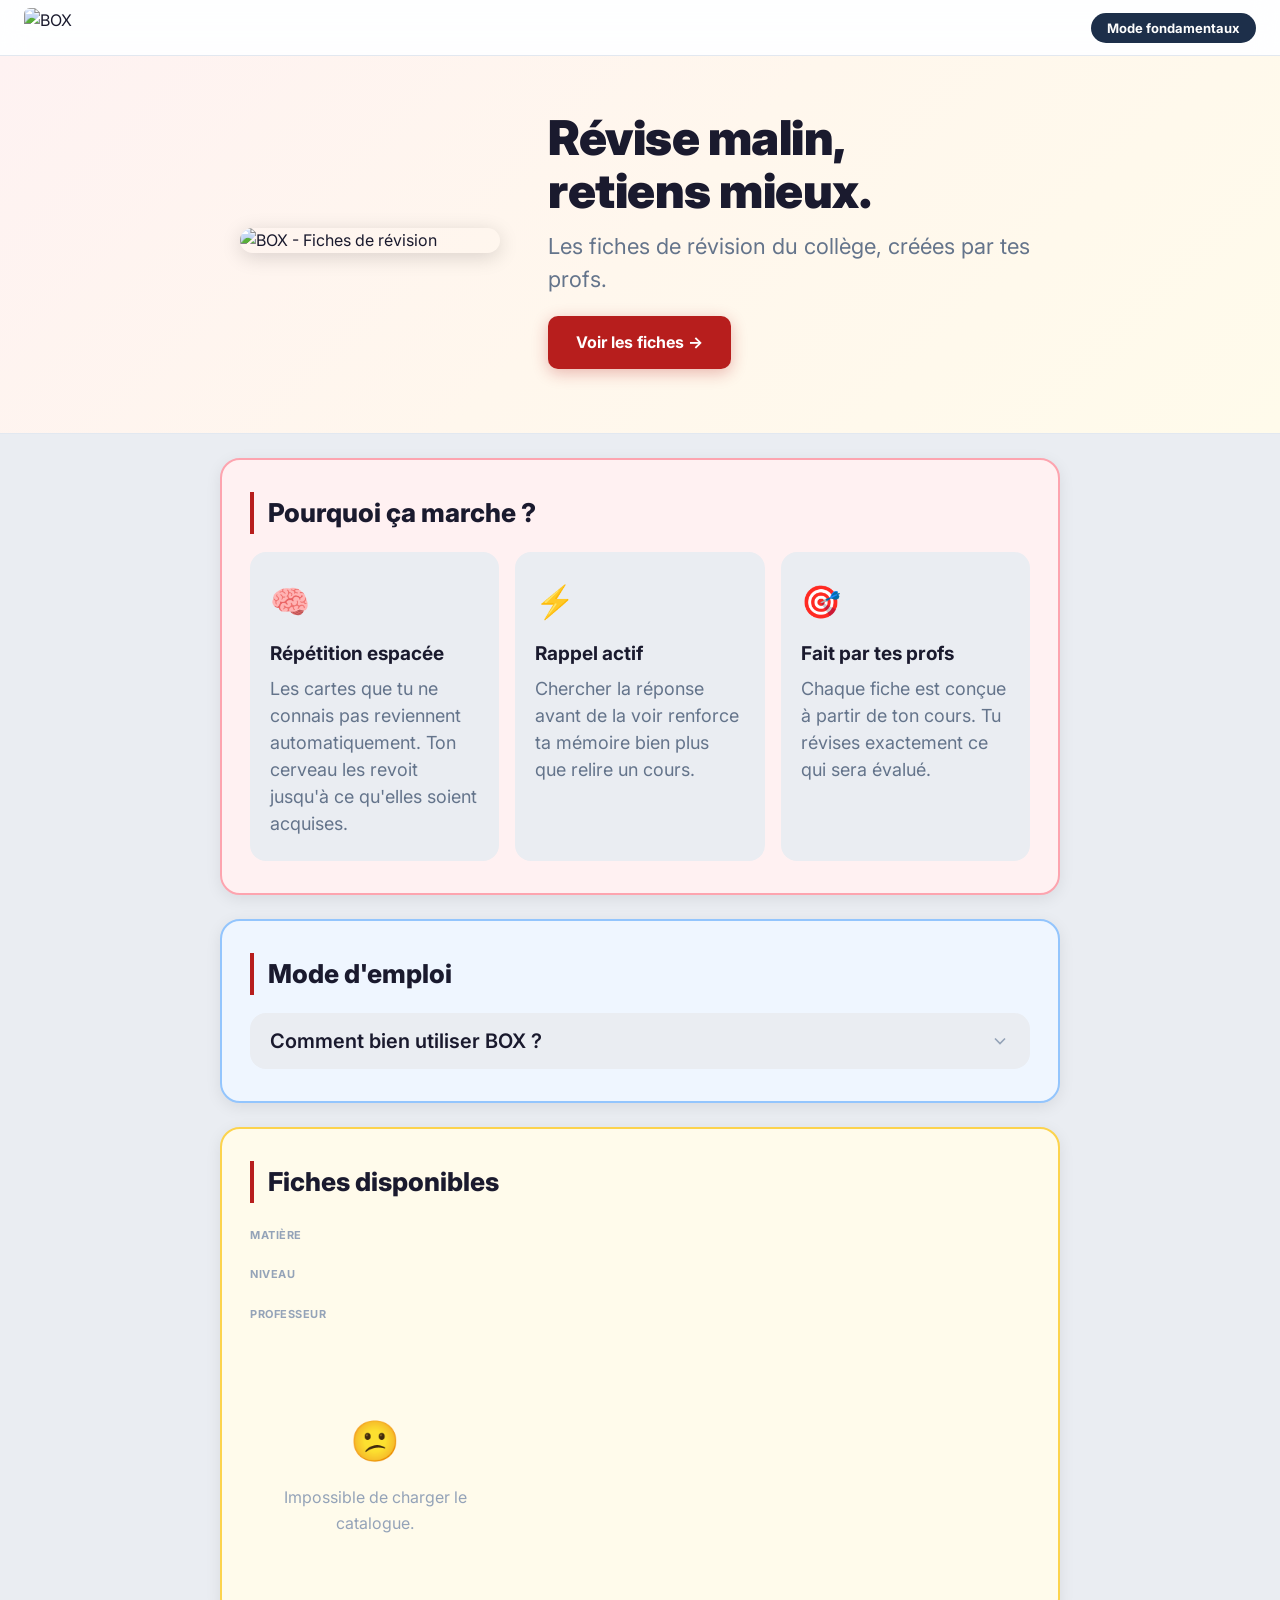
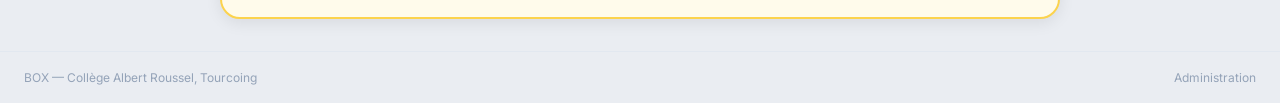
==== commit 5ea01baa: "feat(fonda): thème sombre FONDA, logo/signature, switch BOX<->FONDA Chantier purement visuel (docs/b" ====
--- a/index.html
+++ b/index.html
@@ -5,8 +5,8 @@
   <meta name="viewport" content="width=device-width, initial-scale=1.0">
   <title>BOX - Fiches de r&eacute;vision | Coll&egrave;ge Albert Roussel</title>
   <link rel="preconnect" href="https://fonts.googleapis.com">
-  <link href="https://fonts.googleapis.com/css2?family=Inter:wght@400;500;600;700;800;900&display=swap" rel="stylesheet">
-  <link rel="stylesheet" href="css/style.css?v=22">
+  <link href="https://fonts.googleapis.com/css2?family=Inter:wght@400;500;600;700;800;900&family=Poppins:wght@700;800&display=swap" rel="stylesheet">
+  <link rel="stylesheet" href="css/style.css?v=23">
 </head>
 <body>
 
@@ -16,6 +16,7 @@
       <img src="img/box-logo.png" alt="BOX" class="navbar__logo-img">
     </div>
     <div class="navbar__stats" id="navStats"></div>
+    <button class="fonda-switch" onclick="App.goFonda()" type="button">Mode fondamentaux</button>
   </nav>
 
   <!-- ===================== ECRAN MENU ===================== -->
@@ -207,50 +208,10 @@
           </div>
         </div>
 
-        <!-- Logo complet a droite (chemin&eacute;e + b&acirc;timent) -->
-        <div class="review-logo" id="reviewChimney">
-          <div class="review-logo__smoke" id="logoSmoke"></div>
-          <svg class="review-logo__svg" viewBox="0 0 440 400" xmlns="http://www.w3.org/2000/svg">
-            <defs>
-              <pattern id="brickGhost" x="0" y="0" width="20" height="12" patternUnits="userSpaceOnUse">
-                <rect width="20" height="12" fill="#d4a0a0"/>
-                <line x1="0" y1="6" x2="20" y2="6" stroke="#c08080" stroke-width="1"/>
-                <line x1="0" y1="0" x2="0" y2="6" stroke="#c08080" stroke-width="0.7"/>
-                <line x1="10" y1="0" x2="10" y2="6" stroke="#c08080" stroke-width="0.7"/>
-                <line x1="5" y1="6" x2="5" y2="12" stroke="#c08080" stroke-width="0.7"/>
-                <line x1="15" y1="6" x2="15" y2="12" stroke="#c08080" stroke-width="0.7"/>
-              </pattern>
-            </defs>
-
-            <!-- CHEMINEE fantome -->
-            <path d="M48,8 L48,100 L28,108 L28,370 Q28,385 40,385 L80,385 Q92,385 92,370 L92,108 L72,100 L72,8 Z"
-                  fill="url(#brickGhost)"/>
-            <path d="M48,8 L48,100 L28,108 L28,370 Q28,385 40,385 L80,385 Q92,385 92,370 L92,108 L72,100 L72,8 Z"
-                  fill="none" stroke="#b71e1d" stroke-width="2" opacity="0.5"/>
-            <!-- Briques construites -->
-            <g id="brickRows"></g>
-            <!-- Courbes blanches -->
-            <path d="M50,28 Q60,16 70,28" stroke="#fff" stroke-width="4" fill="none" stroke-linecap="round" opacity="0.85"/>
-            <path d="M50,52 Q60,40 70,52" stroke="#fff" stroke-width="4" fill="none" stroke-linecap="round" opacity="0.85"/>
-            <path d="M50,76 Q60,64 70,76" stroke="#fff" stroke-width="4" fill="none" stroke-linecap="round" opacity="0.85"/>
-            <!-- "A." -->
-            <text x="60" y="340" text-anchor="middle" font-family="Inter, sans-serif" font-size="52" font-weight="900" fill="#fff" opacity="0.9">A.</text>
-            <!-- % -->
-            <text id="svgPct" x="60" y="240" text-anchor="middle" font-family="Inter, sans-serif" font-size="24" font-weight="800" fill="#fff">0%</text>
-
-            <!-- BATIMENT (partie droite du logo, accol&eacute;e) -->
-            <path d="M92,255 L92,195 L180,172 L210,192 L290,172 L340,178 L410,195 L410,385 L92,385"
-                  fill="none" stroke="#f3902d" stroke-width="3" stroke-linejoin="round"/>
-            <!-- Barres verticales -->
-            <rect x="120" y="240" width="10" height="28" fill="#f3902d" rx="1"/>
-            <rect x="138" y="230" width="10" height="38" fill="#f3902d" rx="1"/>
-            <rect x="156" y="220" width="10" height="48" fill="#f3902d" rx="1"/>
-            <!-- Texte logo -->
-            <text x="200" y="260" font-family="Inter, sans-serif" font-size="20" font-weight="500" fill="#f3902d" letter-spacing="1">Coll&egrave;ge</text>
-            <text x="190" y="315" font-family="Inter, sans-serif" font-size="44" font-weight="800" fill="#f3902d">Roussel</text>
-            <text x="270" y="370" text-anchor="middle" font-family="Inter, sans-serif" font-size="18" font-weight="500" fill="#f3902d" letter-spacing="2">Tourcoing</text>
-          </svg>
-        </div>
+        <!-- Chimin&eacute;e Tetris (composant ChimneyTetris) -->
+        <div class="review-logo" id="chimneyHost"
+             role="progressbar" aria-valuenow="0" aria-valuemin="0" aria-valuemax="100"
+             aria-label="Progression de r&eacute;vision"></div>
       </div>
 
       <div class="mobile-bar" id="mobileBar">
@@ -324,7 +285,8 @@
   <div class="toast-container" id="toastContainer"></div>
   <footer class="footer"><span>BOX &mdash; Coll&egrave;ge Albert Roussel, Tourcoing</span><a href="#" onclick="App.showScreen('delete'); return false;">Administration</a></footer>
 
-  <script src="js/config.js?v=22"></script>
-  <script src="js/app.js?v=22"></script>
+  <script src="js/chimney.js?v=1"></script>
+  <script src="js/config.js?v=23"></script>
+  <script src="js/app.js?v=23"></script>
 </body>
 </html>
--- a/css/style.css
+++ b/css/style.css
@@ -254,21 +254,17 @@
 /* Layout principal : carte a gauche, cheminee a droite */
 .review-main { display: flex; align-items: flex-start; gap: 32px; width: 100%; }
 
-/* Logo complet a droite (cheminee + batiment) */
+/* Container ChimneyTetris */
 .review-logo {
-  position: relative; width: 340px; flex-shrink: 0;
+  width: 340px; flex-shrink: 0;
   position: sticky; top: 80px;
   order: 2;
+  min-height: 460px;
+  aspect-ratio: 4/5;
+  border-radius: 18px;
+  overflow: hidden;
 }
 .review-card-col { order: 1; }
-.review-logo__svg { width: 100%; height: auto; overflow: visible; }
-.review-logo__smoke {
-  position: absolute; top: -40px; left: 4%;
-  width: 120px; height: 100px;
-  pointer-events: none; opacity: 0;
-  transition: opacity 0.8s; z-index: 10; overflow: visible;
-}
-.review-logo__smoke.active { opacity: 1; }
 
 /* Ancien sélecteur conservé pour compat */
 .review-chimney {
@@ -635,8 +631,7 @@
   .review-screen { padding-bottom: 96px; }
 
   .review-main { flex-direction: column; align-items: center; gap: 12px; }
-  .review-logo { width: 240px; position: static; }
-  .review-chimney { width: 80px; position: static; }
+  .review-logo { width: 100%; max-width: 320px; min-height: 320px; position: static; }
   .review-screen { padding: 0 16px 24px; }
   .nlm-card { min-height: 280px; }
   .nlm-card__inner { min-height: 280px; }
@@ -662,3 +657,177 @@
   .hero__logo-box { width: 160px; }
   .section-title { font-size: 18px; }
 }
+
+/* ============================================
+   BOX-FONDA — thème sombre + logo/signature + switch
+   Additif uniquement : aucun token ni sélecteur BOX existant ci-dessus n'est
+   modifié. Portée : surface #fondaRoot (fonda/page/bootstrap.js, chantier T4)
+   + composant carte-reponse-produite.js (T2) + bouton .fonda-switch (navbar BOX,
+   lui reste en thème clair — il navigue, ne repeint rien en place).
+   Référence : docs/box-fonda-design/BRIEF.md.
+   ============================================ */
+
+:root {
+  --fonda-navy:   #1D2F4A;
+  --fonda-navy-2: #17263B;
+  --fonda-ink:    #FDFDFD;
+  --fonda-mut:    #9BAEC9;
+  --fonda-line:   #31496B;
+  --fonda-green:  #5BAE6C;
+  --fonda-green-d:#3F8F50;
+  --fonda-amber:  #E0A43B;
+  --fonda-red:    #C8403A;
+  --fonda-card:      #FDFDFD;
+  --fonda-card-ink:  #20314A;
+}
+
+body[data-theme="fonda"] {
+  background: var(--fonda-navy);
+  color: var(--fonda-ink);
+}
+
+#fondaRoot {
+  max-width: 720px;
+  margin: 0 auto;
+  padding: 28px 18px 48px;
+  font-family: var(--font);
+}
+
+/* --- Lockup logo + signature (repris de docs/box-fonda-design/lockup-reference.html) --- */
+
+.fonda-lockup { display: flex; align-items: center; gap: 14px; margin-bottom: 18px; }
+.fonda-lockup--compact { gap: 10px; }
+.fonda-lockup .fonda-lockup__logo { height: 44px; width: auto; display: block; border-radius: 6px; }
+.fonda-sign {
+  font-family: 'Poppins', sans-serif; font-weight: 800; line-height: .98;
+  display: flex; align-items: center; gap: .02em; font-size: 20px;
+}
+.fonda-sign .trav { color: var(--fonda-green); margin-right: .16em; }
+.fonda-sign .fond { color: var(--fonda-ink); }
+.fonda-sign .card {
+  display: inline-flex; align-items: center; justify-content: center;
+  background: var(--fonda-ink); color: var(--fonda-navy); border-radius: .17em;
+  width: .9em; height: .9em; transform: rotate(-5deg);
+  box-shadow: 0 6px 14px rgba(0,0,0,.35); margin: 0 .03em;
+}
+.fonda-sign .bang { color: var(--fonda-green); margin-left: .08em; }
+
+.fonda-header {
+  display: flex; align-items: center; justify-content: space-between;
+  margin-bottom: 20px; flex-wrap: wrap; gap: 10px;
+}
+.fonda-header__back {
+  font-size: 13px; color: var(--fonda-mut); text-decoration: none; font-weight: 600;
+  border: 1px solid var(--fonda-line); border-radius: 999px; padding: 6px 14px;
+}
+.fonda-header__back:hover { color: var(--fonda-ink); border-color: var(--fonda-mut); }
+
+/* --- Switch (navbar BOX, thème clair — navigue vers ?fonda=1, ne repeint rien) --- */
+
+.fonda-switch {
+  display: inline-flex; align-items: center; gap: 6px;
+  background: var(--fonda-navy); color: var(--fonda-ink);
+  border: none; border-radius: 999px; padding: 7px 16px;
+  font-family: var(--font); font-size: 13px; font-weight: 700; cursor: pointer;
+}
+.fonda-switch:hover { background: var(--fonda-navy-2); }
+
+/* --- Pages fonda/page/bootstrap.js : messages, listes de défis, sélecteur de niveau --- */
+
+.fonda-message {
+  color: var(--fonda-mut); font-size: 15px; line-height: 1.6;
+  background: var(--fonda-navy-2); border: 1px solid var(--fonda-line);
+  border-radius: 13px; padding: 18px 20px;
+}
+
+.fonda-niveau-picker { display: flex; flex-direction: column; gap: 14px; }
+.fonda-niveau-picker__titre { font-size: 15px; color: var(--fonda-mut); margin: 0; }
+.fonda-niveau-picker__grille { display: flex; flex-wrap: wrap; gap: 10px; }
+.fonda-niveau-picker__bouton {
+  display: inline-block; background: var(--fonda-navy-2); color: var(--fonda-ink);
+  border: 1px solid var(--fonda-line); border-radius: 12px; padding: 14px 22px;
+  font-family: var(--font); font-weight: 700; font-size: 16px; text-decoration: none;
+}
+.fonda-niveau-picker__bouton:hover { border-color: var(--fonda-mut); }
+
+.fonda-liens-niveau { list-style: none; margin: 0; padding: 0; display: flex; flex-direction: column; gap: 10px; }
+.fonda-lien-classe {
+  display: flex; align-items: center; gap: 10px; flex-wrap: wrap;
+  background: var(--fonda-navy-2); border: 1px solid var(--fonda-line);
+  border-radius: 11px; padding: 12px 14px;
+}
+.fonda-lien-classe__grp { font-weight: 800; color: var(--fonda-ink); min-width: 48px; }
+.fonda-lien-classe__url { color: var(--fonda-mut); font-size: 13px; word-break: break-all; }
+.fonda-lien-classe button {
+  font-family: var(--font); font-weight: 700; font-size: 13px; cursor: pointer;
+  background: var(--fonda-green); color: #10371a; border: none; border-radius: 8px; padding: 6px 12px;
+}
+
+/* --- Carte réponse produite (T2, fonda/engine/carte-reponse-produite.js) --------- */
+/* Cible visuelle : docs/box-fonda-design/demo-reference.html (carte blanche sur navy). */
+
+.fonda-carte-reponse-produite {
+  background: var(--fonda-card); color: var(--fonda-card-ink);
+  border-radius: 18px; padding: 28px 28px 24px; box-shadow: 0 20px 50px rgba(0,0,0,.35);
+}
+.fonda-question { font-size: 21px; line-height: 1.42; font-weight: 500; margin: 0 0 20px; }
+.fonda-reponse-input {
+  width: 100%; font-family: var(--font); font-size: 17px; padding: 12px 14px;
+  border: 2px solid #D4DCE8; border-radius: 11px; color: var(--fonda-card-ink);
+  outline: none; box-sizing: border-box;
+}
+.fonda-reponse-input:focus { border-color: #3E73B5; }
+.fonda-valider {
+  margin-top: 12px; font-family: var(--font); font-weight: 700; font-size: 15px;
+  border: 0; border-radius: 11px; cursor: pointer; padding: 12px 20px;
+  background: var(--fonda-navy); color: #fff;
+}
+.fonda-valider:disabled { opacity: .5; cursor: default; }
+
+.fonda-feedback {
+  margin: 20px 0 0; border-radius: 13px; padding: 16px 18px 14px;
+}
+.fonda-feedback[data-statut="juste"],
+.fonda-feedback[data-statut="presque"] { background: #E9F5EC; border: 1px solid #BEE2C6; }
+.fonda-feedback[data-statut="faux"],
+.fonda-feedback[data-statut="carte_invalide"] { background: #FBEAE8; border: 1px solid #F0C9C5; }
+
+.fonda-feedback__verdict { display: flex; align-items: center; gap: 10px; font-weight: 800; font-size: 16px; margin: 0; }
+.fonda-feedback[data-statut="juste"] .fonda-feedback__verdict,
+.fonda-feedback[data-statut="presque"] .fonda-feedback__verdict { color: var(--fonda-green-d); }
+.fonda-feedback[data-statut="faux"] .fonda-feedback__verdict,
+.fonda-feedback[data-statut="carte_invalide"] .fonda-feedback__verdict { color: #B23A33; }
+
+.fonda-feedback__mark {
+  width: 24px; height: 24px; border-radius: 50%; flex: none;
+  display: inline-flex; align-items: center; justify-content: center;
+  color: #fff; font-size: 14px;
+}
+.fonda-feedback[data-statut="juste"] .fonda-feedback__mark,
+.fonda-feedback[data-statut="presque"] .fonda-feedback__mark { background: var(--fonda-green); }
+.fonda-feedback[data-statut="faux"] .fonda-feedback__mark,
+.fonda-feedback[data-statut="carte_invalide"] .fonda-feedback__mark { background: var(--fonda-red); }
+
+.fonda-feedback__detail { margin-top: 10px; font-size: 14.5px; line-height: 1.5; color: #2B3B55; }
+.fonda-feedback__detail .fonda-feedback__lbl { font-size: 11px; font-weight: 700; color: #5C7599; text-transform: uppercase; letter-spacing: .05em; display: block; margin-bottom: 2px; }
+
+.fonda-feedback__accept { margin-top: 8px; font-size: 13px; color: #5C7599; }
+.fonda-feedback__accept code {
+  background: #EEF2F7; border-radius: 5px; padding: 2px 7px; font-family: var(--font);
+  color: #2B3B55; margin: 4px 4px 0 0; display: inline-block;
+}
+
+.fonda-feedback__profil { margin-top: 10px; font-size: 12px; color: #5C7599; text-transform: uppercase; letter-spacing: .04em; font-weight: 700; }
+
+.fonda-feedback__relecteur {
+  margin-top: 14px; display: flex; align-items: center; gap: 8px; font-size: 12.5px;
+  color: #5C7599; border-top: 1px solid #E6EBF1; padding-top: 12px;
+}
+.fonda-feedback__relecteur .fonda-feedback__chk { color: var(--fonda-green); font-weight: 800; }
+
+@media (max-width: 480px) {
+  #fondaRoot { padding: 18px 14px 36px; }
+  .fonda-sign { font-size: 16px; }
+  .fonda-carte-reponse-produite { padding: 20px 20px 18px; }
+  .fonda-question { font-size: 18px; }
+}
